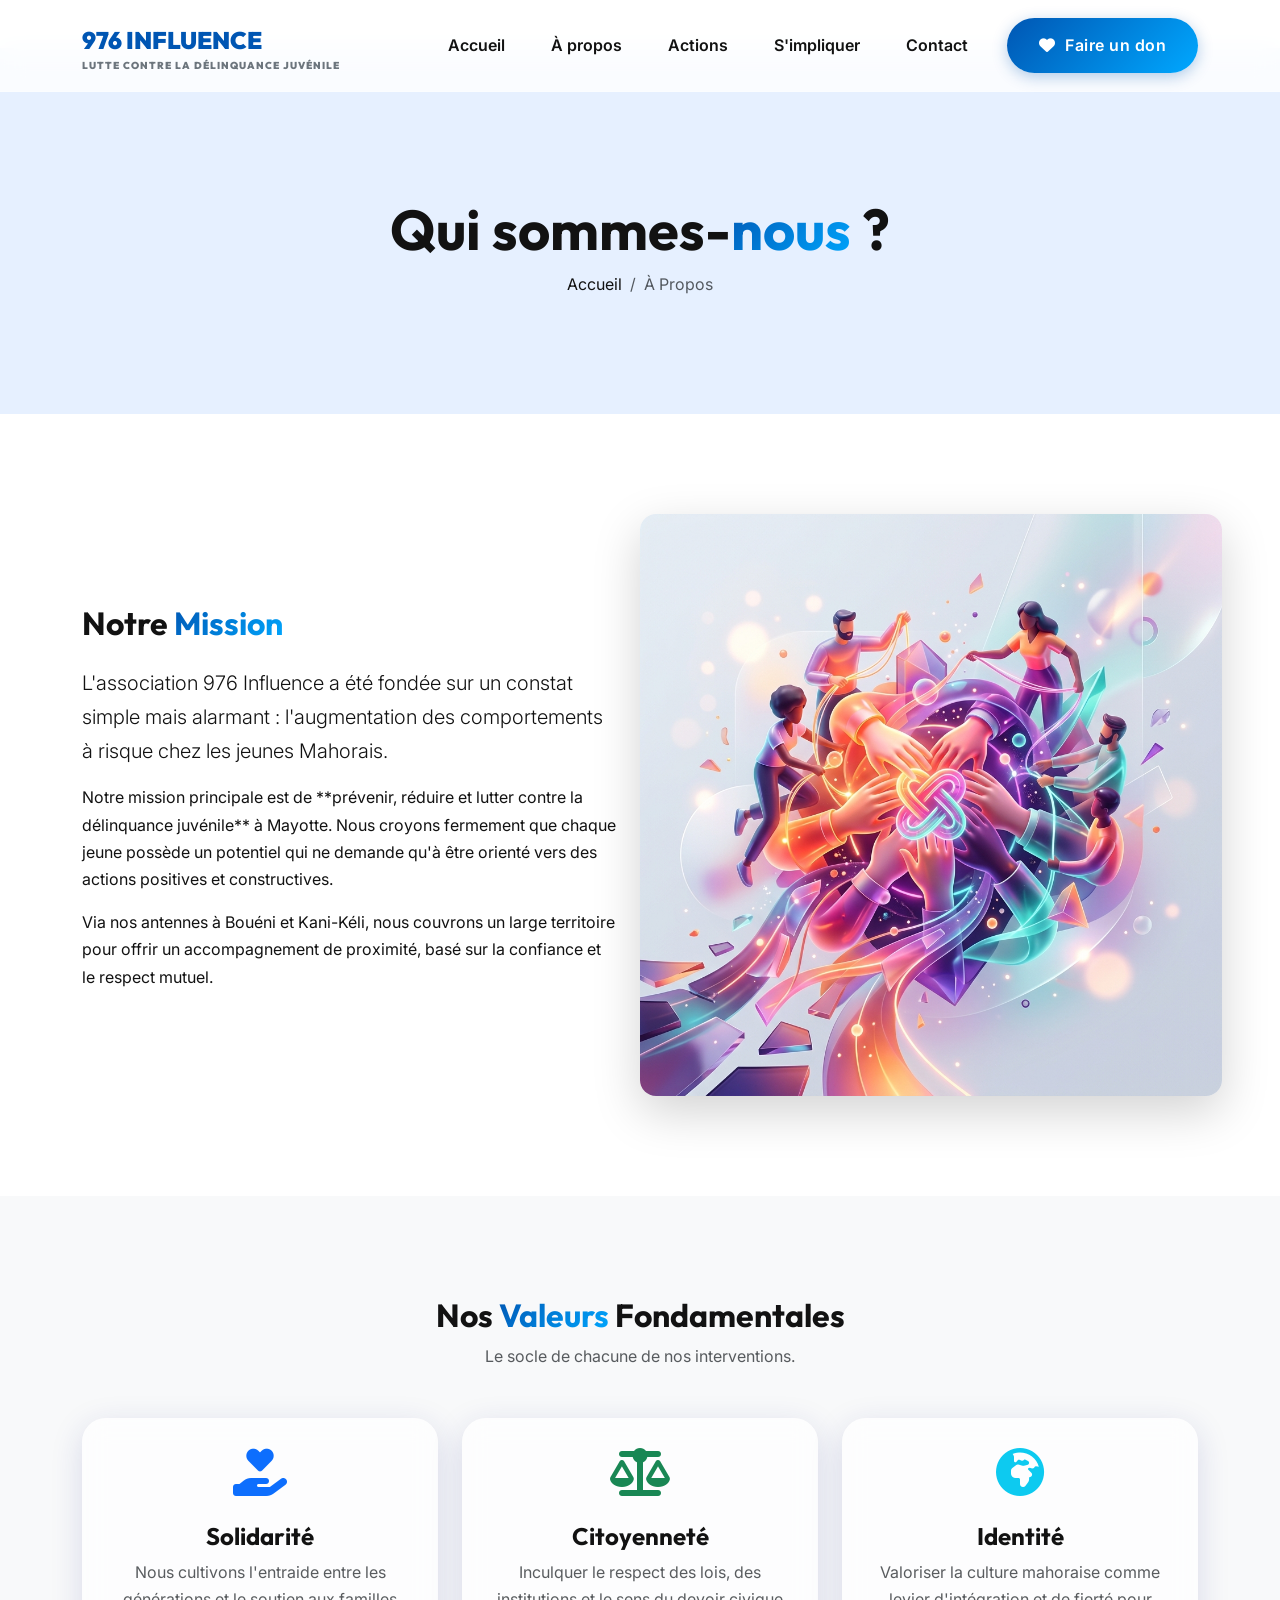
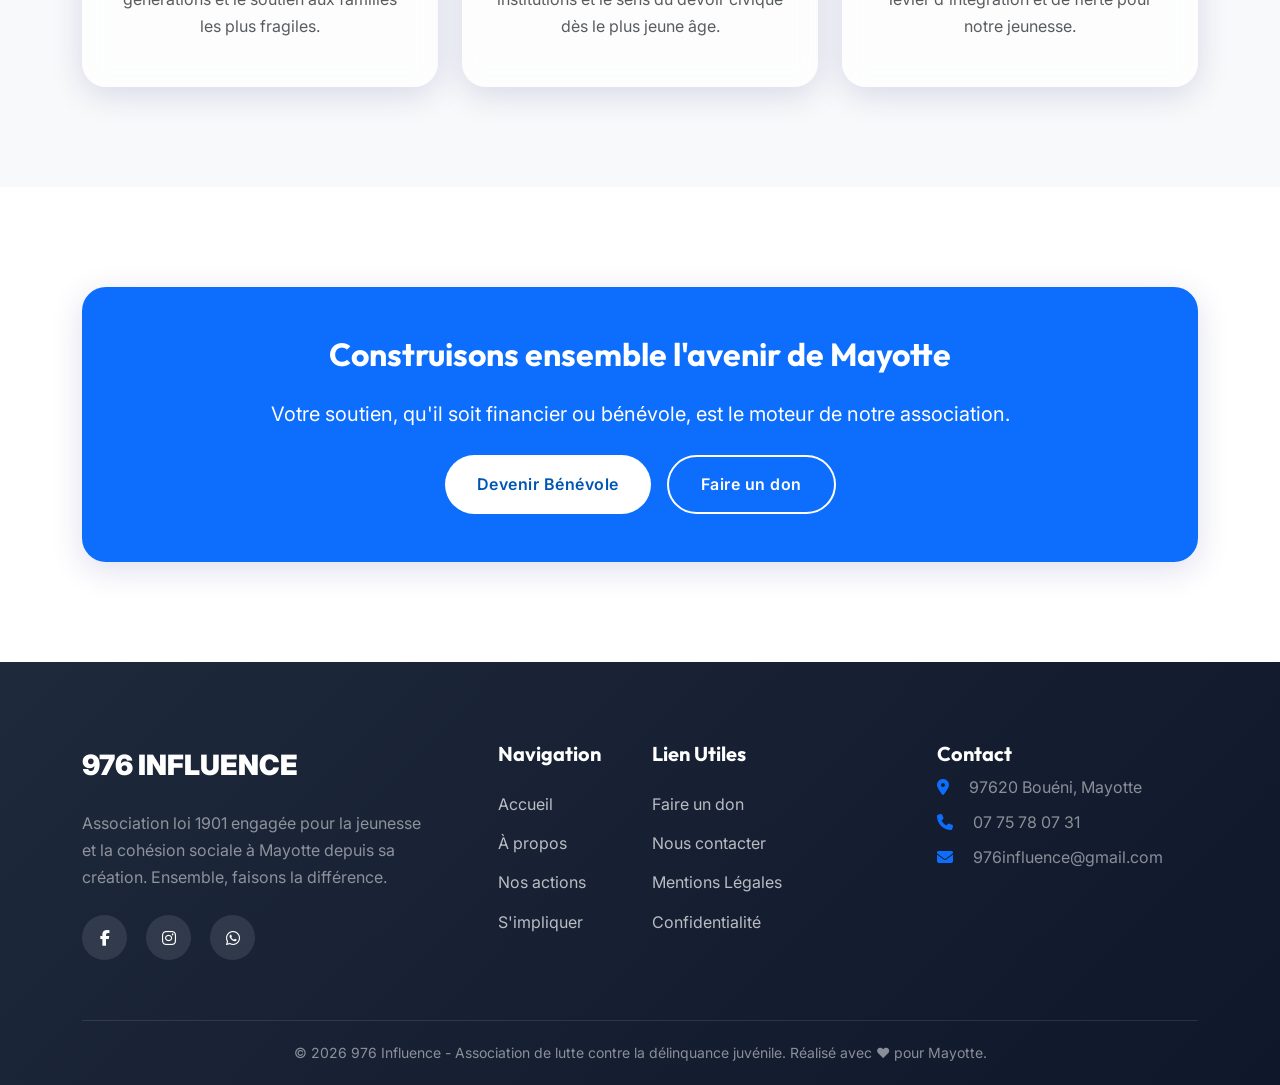
==== a-propos.html @ 4d734bdc "Ajout les autre pages" ====
<!DOCTYPE html>
<html lang="fr">
<head>
    <meta charset="UTF-8">
    <meta name="viewport" content="width=device-width, initial-scale=1.0">
    <title>À Propos - 976 Influence | Notre Histoire et nos Valeurs</title>
    <meta name="description" content="Découvrez l'origine de 976 Influence, notre mission à Mayotte et l'équipe qui œuvre pour la jeunesse Mahoraise.">
    
    <!-- Bootstrap 5 CSS -->
    <link href="https://cdn.jsdelivr.net/npm/bootstrap@5.3.0/dist/css/bootstrap.min.css" rel="stylesheet">
    <!-- Font Awesome -->
    <link rel="stylesheet" href="https://cdnjs.cloudflare.com/ajax/libs/font-awesome/6.4.0/css/all.min.css">
    <!-- Custom CSS -->
    <link rel="stylesheet" href="assets/css/style.css">
</head>
<body>

    <!-- Header Navigation -->
    <nav class="navbar navbar-expand-lg navbar-light navbar-custom glass-header">
        <div class="container">
            <a class="navbar-brand" href="index.html">
                <div class="brand-logo">
                    976 INFLUENCE
                    <span class="brand-sub">Lutte contre la délinquance juvénile</span>
                </div>
            </a>
            <button class="navbar-toggler border-0" type="button" data-bs-toggle="collapse" data-bs-target="#navbarNav">
                <span class="navbar-toggler-icon"></span>
            </button>
            <div class="collapse navbar-collapse" id="navbarNav">
                <ul class="navbar-nav ms-auto align-items-lg-center">
                    <li class="nav-item"><a class="nav-link" href="index.html">Accueil</a></li>
                    <li class="nav-item"><a class="nav-link active" href="a-propos.html">À propos</a></li>
                    <li class="nav-item"><a class="nav-link" href="actions.html">Actions</a></li>
                    <li class="nav-item"><a class="nav-link" href="s-impliquer.html">S'impliquer</a></li>
                    <li class="nav-item"><a class="nav-link" href="contact.html">Contact</a></li>
                    <li class="nav-item ms-lg-3">
                        <a href="don.html" class="btn-premium btn-premium-primary">
                            <i class="fa-solid fa-heart"></i> Faire un don
                        </a>
                    </li>
                </ul>
            </div>
        </div>
    </nav>

    <!-- Page Header -->
    <section class="section-padding bg-light-blue mt-5">
        <div class="container text-center pt-5">
            <h1 class="display-4 fw-bold reveal">Qui sommes-<span class="text-gradient">nous</span> ?</h1>
            <nav aria-label="breadcrumb">
                <ol class="breadcrumb justify-content-center">
                    <li class="breadcrumb-item"><a href="index.html">Accueil</a></li>
                    <li class="breadcrumb-item active" aria-current="page">À Propos</li>
                </ol>
            </nav>
        </div>
    </section>

    <!-- Mission & Vision -->
    <section class="section-padding">
        <div class="container">
            <div class="row g-5 align-items-center">
                <div class="col-lg-6 reveal">
                    <h2 class="mb-4 fw-bold">Notre <span class="text-gradient">Mission</span></h2>
                    <p class="lead">L'association 976 Influence a été fondée sur un constat simple mais alarmant : l'augmentation des comportements à risque chez les jeunes Mahorais.</p>
                    <p>Notre mission principale est de **prévenir, réduire et lutter contre la délinquance juvénile** à Mayotte. Nous croyons fermement que chaque jeune possède un potentiel qui ne demande qu'à être orienté vers des actions positives et constructives.</p>
                    <p>Via nos antennes à Bouéni et Kani-Kéli, nous couvrons un large territoire pour offrir un accompagnement de proximité, basé sur la confiance et le respect mutuel.</p>
                </div>
                <div class="col-lg-6 reveal shadow-lg rounded-4 p-0 overflow-hidden">
                    <img src="assets/images/community.png" alt="976 Influence Mission" class="img-fluid">
                </div>
            </div>
        </div>
    </section>

    <!-- Values Grid -->
    <section class="section-padding bg-light">
        <div class="container">
            <div class="text-center mb-5 reveal">
                <h2 class="fw-bold">Nos <span class="text-gradient">Valeurs</span> Fondamentales</h2>
                <p class="text-muted">Le socle de chacune de nos interventions.</p>
            </div>
            <div class="row g-4">
                <div class="col-md-4 reveal">
                    <div class="glass-card h-100 border-0 text-center">
                        <div class="mb-4 text-primary"><i class="fa-solid fa-hand-holding-heart fa-3x"></i></div>
                        <h4 class="fw-bold">Solidarité</h4>
                        <p class="text-muted">Nous cultivons l'entraide entre les générations et le soutien aux familles les plus fragiles.</p>
                    </div>
                </div>
                <div class="col-md-4 reveal">
                    <div class="glass-card h-100 border-0 text-center">
                        <div class="mb-4 text-success"><i class="fa-solid fa-scale-balanced fa-3x"></i></div>
                        <h4 class="fw-bold">Citoyenneté</h4>
                        <p class="text-muted">Inculquer le respect des lois, des institutions et le sens du devoir civique dès le plus jeune âge.</p>
                    </div>
                </div>
                <div class="col-md-4 reveal">
                    <div class="glass-card h-100 border-0 text-center">
                        <div class="mb-4 text-info"><i class="fa-solid fa-earth-africa fa-3x"></i></div>
                        <h4 class="fw-bold">Identité</h4>
                        <p class="text-muted">Valoriser la culture mahoraise comme levier d'intégration et de fierté pour notre jeunesse.</p>
                    </div>
                </div>
            </div>
        </div>
    </section>

    <!-- CTA Section -->
    <section class="section-padding text-center">
        <div class="container reveal">
            <div class="glass-card bg-primary text-white p-5 border-0">
                <h2 class="fw-bold mb-4">Construisons ensemble l'avenir de Mayotte</h2>
                <p class="mb-4 fs-5">Votre soutien, qu'il soit financier ou bénévole, est le moteur de notre association.</p>
                <div class="d-flex gap-3 justify-content-center flex-wrap">
                    <a href="s-impliquer.html" class="btn-premium btn-premium-white">Devenir Bénévole</a>
                    <a href="don.html" class="btn-premium btn-premium-outline " style="border-color: white; color: white;">Faire un don</a>
                </div>
            </div>
        </div>
    </section>

    <!-- Footer -->
    <footer class="footer-premium">
        <div class="container">
            <div class="row g-4">
                <div class="col-lg-4">
                    <a href="index.html" class="footer-logo text-white">976 INFLUENCE</a>
                    <p class="text-white-50">Association loi 1901 engagée pour la jeunesse et la cohésion sociale à Mayotte depuis sa création. Ensemble, faisons la différence.</p>
                    <div class="mt-4">
                        <a href="https://www.facebook.com/people/Asso-976influence/61571716615623/" class="social-circle text-white" target="_blank"><i class="fa-brands fa-facebook-f"></i></a>
                        <a href="#" class="social-circle text-white"><i class="fa-brands fa-instagram"></i></a>
                        <a href="#" class="social-circle text-white"><i class="fa-brands fa-whatsapp"></i></a>
                    </div>
                </div>
                <div class="col-lg-2 footer-links px-md-5">
                    <h5>Navigation</h5>
                    <ul class="p-0">
                        <li><a href="index.html">Accueil</a></li>
                        <li><a href="a-propos.html">À propos</a></li>
                        <li><a href="actions.html">Nos actions</a></li>
                        <li><a href="s-impliquer.html">S'impliquer</a></li>
                    </ul>
                </div>
                <div class="col-lg-3 footer-links">
                    <h5>Lien Utiles</h5>
                    <ul class="p-0">
                        <li><a href="don.html">Faire un don</a></li>
                        <li><a href="contact.html">Nous contacter</a></li>
                        <li><a href="mentions-legales.html">Mentions Légales</a></li>
                        <li><a href="politique-confidentialite.html">Confidentialité</a></li>
                    </ul>
                </div>
                <div class="col-lg-3">
                    <h5>Contact</h5>
                    <ul class="list-unstyled text-white-50">
                        <li class="mb-2"><i class="fa-solid fa-location-dot me-3 text-primary"></i> 97620 Bouéni, Mayotte</li>
                        <li class="mb-2"><i class="fa-solid fa-phone me-3 text-primary"></i> 07 75 78 07 31</li>
                        <li class="mb-2"><i class="fa-solid fa-envelope me-3 text-primary"></i> 976influence@gmail.com</li>
                    </ul>
                </div>
            </div>
            <div class="footer-bottom text-center">
                <p class="mb-0">&copy; 2026 976 Influence - Association de lutte contre la délinquance juvénile. Réalisé avec ❤️ pour Mayotte.</p>
            </div>
        </div>
    </footer>

    <!-- Scripts -->
    <script src="https://cdn.jsdelivr.net/npm/bootstrap@5.3.0/dist/js/bootstrap.bundle.min.js"></script>
    <script src="assets/js/main.js"></script>
</body>
</html>
---- assets/css/style.css ----
/* 
    976 INFLUENCE - Global Style
    Design System Inspired by Mayotte & Modern Glassmorphism
*/

@import url('https://fonts.googleapis.com/css2?family=Inter:wght@300;400;500;600;700&family=Outfit:wght@400;500;600;700;800;900&display=swap');

:root {
    /* Primary Palette (Mayotte/France Inspired) */
    --color-blue: #0056b3;
    --color-blue-dark: #003d80;
    --color-blue-light: #e6f0ff;
    --color-red: #dc3545;
    --color-green: #28a745;
    --color-white: #ffffff;
    --color-dark: #121212;
    --color-gray: #6c757d;
    --color-gray-light: #f8f9fa;

    /* Semantic Gradients */
    --gradient-primary: linear-gradient(135deg, var(--color-blue), #00a8ff);
    --gradient-glass: linear-gradient(135deg, rgba(255, 255, 255, 0.4), rgba(255, 255, 255, 0.1));
    --gradient-dark: linear-gradient(135deg, #1e293b, #0f172a);
    
    /* Typography */
    --font-heading: 'Outfit', sans-serif;
    --font-body: 'Inter', sans-serif;

    /* Effects */
    --glass-blur: blur(12px);
    --glass-border: 1px solid rgba(255, 255, 255, 0.2);
    --shadow-premium: 0 10px 30px rgba(0, 0, 0, 0.08);
    --shadow-glass: 0 8px 32px 0 rgba(31, 38, 135, 0.15);
    --transition: all 0.4s cubic-bezier(0.165, 0.84, 0.44, 1);
}

/* Base Styles */
* {
    margin: 0;
    padding: 0;
    box-sizing: border-box;
}

html {
    scroll-behavior: smooth;
    overflow-x: hidden;
}

body {
    font-family: var(--font-body);
    color: var(--color-dark);
    background-color: var(--color-white);
    line-height: 1.7;
    overflow-x: hidden;
}

h1, h2, h3, h4, h5, h6 {
    font-family: var(--font-heading);
    font-weight: 700;
    line-height: 1.2;
}

a {
    text-decoration: none;
    color: inherit;
    transition: var(--transition);
}

ul {
    list-style: none;
}

img {
    max-width: 100%;
    height: auto;
}

/* --- Layout Components --- */

.section-padding {
    padding: 100px 0;
}

.bg-light-blue {
    background-color: var(--color-blue-light);
}

.text-gradient {
    background: var(--gradient-primary);
    -webkit-background-clip: text;
    -webkit-text-fill-color: transparent;
}

/* --- Premium Buttons --- */

.btn-premium {
    padding: 14px 32px;
    border-radius: 50px;
    font-weight: 600;
    letter-spacing: 0.5px;
    transition: var(--transition);
    border: none;
    display: inline-flex;
    align-items: center;
    gap: 10px;
    position: relative;
    overflow: hidden;
    z-index: 1;
}

.btn-premium-primary {
    background: var(--gradient-primary);
    color: white;
    box-shadow: 0 4px 15px rgba(0, 86, 179, 0.3);
}

.btn-premium-primary:hover {
    transform: translateY(-3px);
    box-shadow: 0 8px 25px rgba(0, 86, 179, 0.4);
    color: white;
}

.btn-premium-outline {
    background: transparent;
    border: 2px solid var(--color-blue);
    color: var(--color-blue);
}

.btn-premium-outline:hover {
    background: var(--color-blue);
    color: white;
}

.btn-premium-white {
    background: white;
    color: var(--color-blue);
}

/* --- Glassmorphism --- */

.glass-card {
    background: rgba(255, 255, 255, 0.7);
    backdrop-filter: var(--glass-blur);
    -webkit-backdrop-filter: var(--glass-blur);
    border: var(--glass-border);
    border-radius: 24px;
    box-shadow: var(--shadow-glass);
    padding: 30px;
}

.glass-header {
    background: rgba(255, 255, 255, 0.8);
    backdrop-filter: var(--glass-blur);
    -webkit-backdrop-filter: var(--glass-blur);
    border-bottom: var(--glass-border);
}

/* --- Navigation --- */

.navbar-custom {
    padding: 15px 0;
    position: fixed;
    top: 0;
    width: 100%;
    z-index: 1000;
    transition: var(--transition);
}

.navbar-custom.scrolled {
    padding: 10px 0;
    background: rgba(255, 255, 255, 0.95);
    box-shadow: 0 5px 20px rgba(0,0,0,0.05);
}

.navbar-brand .brand-logo {
    font-family: var(--font-heading);
    font-weight: 900;
    font-size: 24px;
    color: var(--color-blue);
    display: flex;
    flex-direction: column;
}

.brand-logo .brand-sub {
    font-size: 10px;
    letter-spacing: 1px;
    text-transform: uppercase;
    color: var(--color-gray);
    line-height: 1;
}

.nav-link {
    font-weight: 600;
    margin: 0 15px;
    position: relative;
    color: var(--color-dark) !important;
}

.nav-link::after {
    content: '';
    position: absolute;
    bottom: -5px;
    left: 0;
    width: 0;
    height: 3px;
    background: var(--color-red);
    transition: var(--transition);
    border-radius: 50px;
}

.nav-link:hover::after {
    width: 100%;
}

/* --- Hero Section --- */

.hero-section {
    position: relative;
    padding: 180px 0 120px;
    overflow: hidden;
    min-height: 90vh;
    display: flex;
    align-items: center;
}

.hero-bg-image {
    position: absolute;
    top: 0;
    left: 0;
    width: 100%;
    height: 100%;
    object-fit: cover;
    z-index: -2;
}

.hero-overlay {
    position: absolute;
    top: 0;
    left: 0;
    width: 100%;
    height: 100%;
    background: linear-gradient(90deg, rgba(255,255,255,0.95) 0%, rgba(255,255,255,0.8) 50%, rgba(255,255,255,0) 100%);
    z-index: -1;
}

.hero-title {
    font-size: 64px;
    font-weight: 900;
    margin-bottom: 24px;
    color: var(--color-blue);
}

.hero-subtitle {
    font-size: 20px;
    color: var(--color-gray);
    margin-bottom: 40px;
    max-width: 600px;
}

/* --- Footer --- */

.footer-premium {
    background: var(--gradient-dark);
    color: white;
    padding: 80px 0 20px;
}

.footer-logo {
    font-size: 28px;
    font-weight: 900;
    margin-bottom: 20px;
    display: block;
}

.footer-links h5 {
    font-weight: 700;
    margin-bottom: 25px;
    color: var(--color-white);
}

.footer-links ul li {
    margin-bottom: 12px;
}

.footer-links ul li a {
    color: rgba(255, 255, 255, 0.7);
}

.footer-links ul li a:hover {
    color: white;
    padding-left: 5px;
}

.social-circle {
    width: 45px;
    height: 45px;
    background: rgba(255,255,255,0.1);
    border-radius: 50%;
    display: inline-flex;
    align-items: center;
    justify-content: center;
    margin-right: 15px;
    transition: var(--transition);
}

.social-circle:hover {
    background: var(--color-blue);
    transform: translateY(-5px);
}

.footer-bottom {
    border-top: 1px solid rgba(255,255,255,0.1);
    margin-top: 60px;
    padding-top: 20px;
    font-size: 14px;
    color: rgba(255,255,255,0.5);
}

/* --- Cards & Features --- */

.action-card {
    transition: var(--transition);
    border-radius: 16px;
    overflow: hidden;
    height: 100%;
}

.action-card:hover {
    transform: translateY(-10px);
}

.card-img-wrapper {
    overflow: hidden;
    height: 250px;
}

.card-img-wrapper img {
    width: 100%;
    height: 100%;
    object-fit: cover;
    transition: var(--transition);
}

.action-card:hover .card-img-wrapper img {
    transform: scale(1.1);
}

/* --- Animations --- */

.reveal {
    opacity: 0;
    transform: translateY(30px);
    transition: 1s all ease;
}

.reveal.active {
    opacity: 1;
    transform: translateY(0);
}

/* --- Responsive --- */

@media (max-width: 991px) {
    .hero-title {
        font-size: 48px;
    }
    .navbar-collapse {
        background: white;
        padding: 20px;
        border-radius: 12px;
        margin-top: 15px;
        box-shadow: 0 10px 30px rgba(0,0,0,0.1);
    }
}

@media (max-width: 767px) {
    .hero-title {
        font-size: 38px;
    }
    .section-padding {
        padding: 60px 0;
    }
}
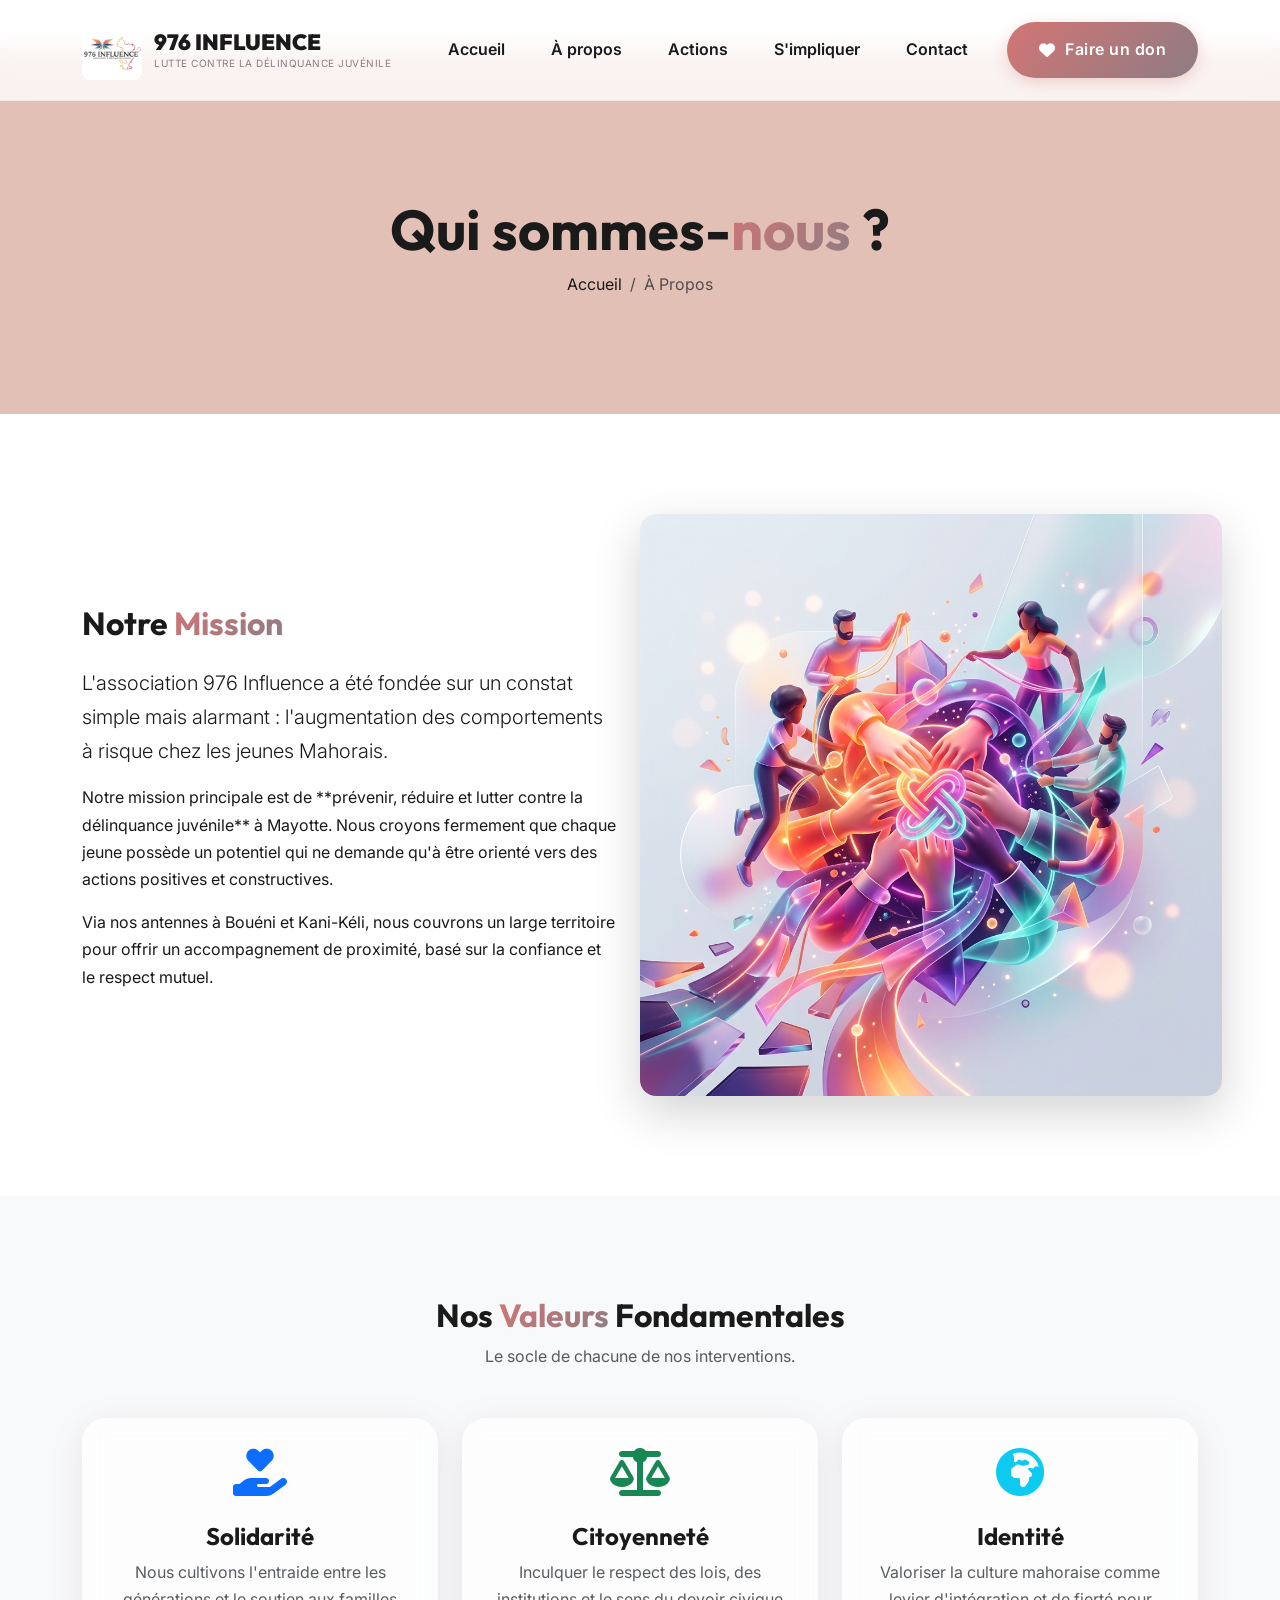
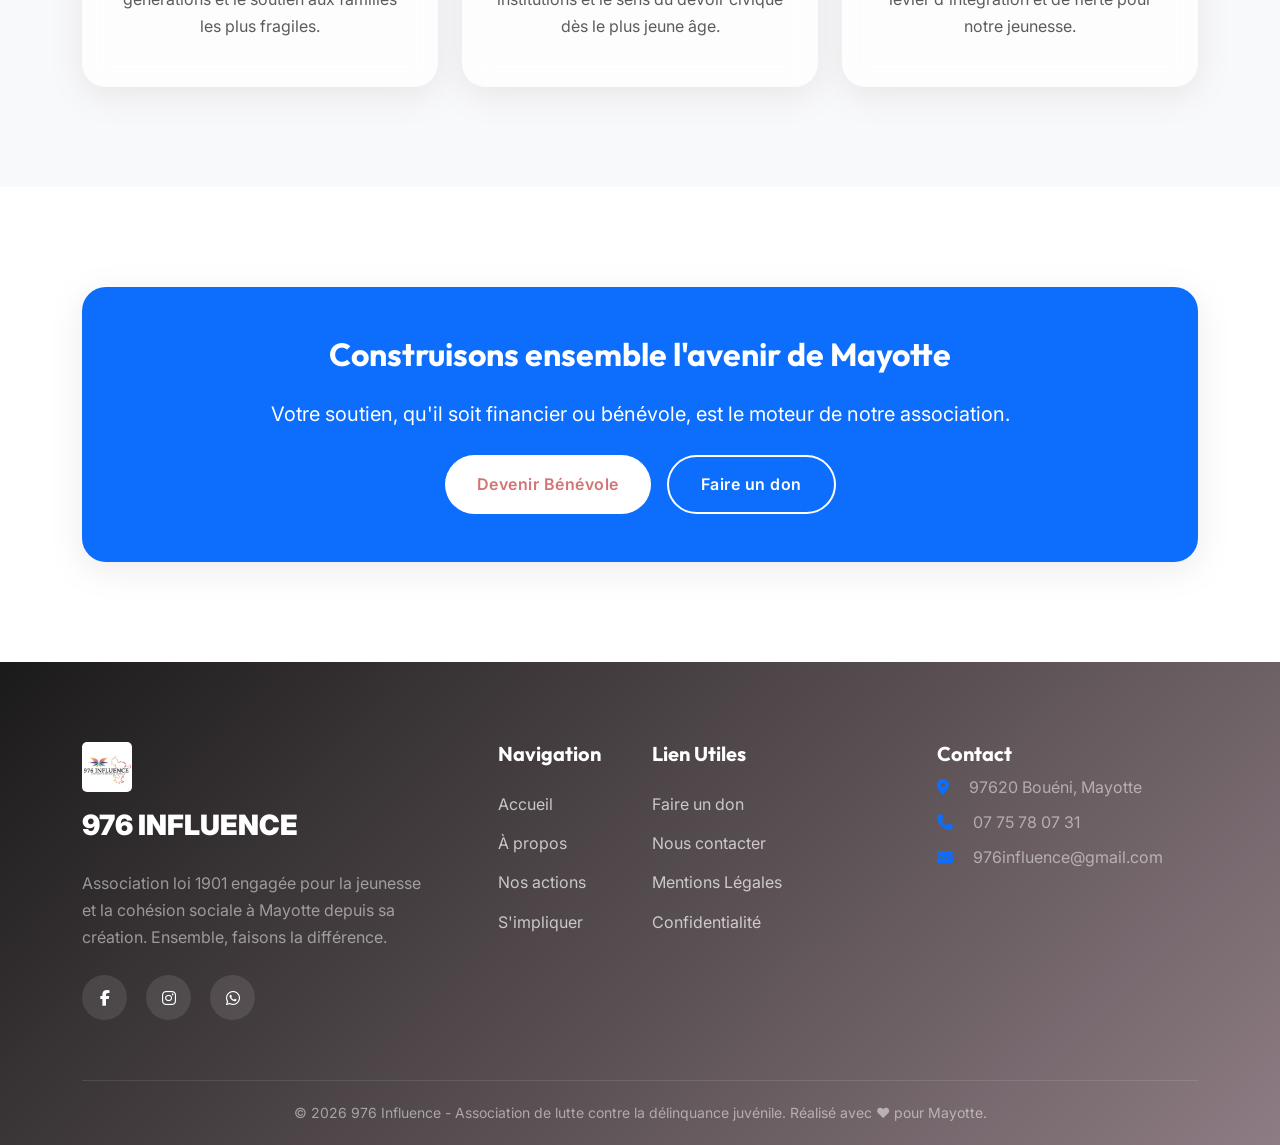
==== commit c3fa2197: "Ajout : logo + nouvelle palette" ====
--- a/a-propos.html
+++ b/a-propos.html
@@ -20,8 +20,11 @@
         <div class="container">
             <a class="navbar-brand" href="index.html">
                 <div class="brand-logo">
-                    976 INFLUENCE
-                    <span class="brand-sub">Lutte contre la délinquance juvénile</span>
+                    <img src="assets/images/logo_mayotte_influence_.jpeg" alt="976 Influence Logo">
+                    <div class="brand-text-wrapper">
+                        <span class="brand-name">976 INFLUENCE</span>
+                        <span class="brand-sub">Lutte contre la délinquance juvénile</span>
+                    </div>
                 </div>
             </a>
             <button class="navbar-toggler border-0" type="button" data-bs-toggle="collapse" data-bs-target="#navbarNav">
@@ -35,7 +38,7 @@
                     <li class="nav-item"><a class="nav-link" href="s-impliquer.html">S'impliquer</a></li>
                     <li class="nav-item"><a class="nav-link" href="contact.html">Contact</a></li>
                     <li class="nav-item ms-lg-3">
-                        <a href="don.html" class="btn-premium btn-premium-primary">
+                        <a href="https://www.helloasso.com/associations/976-influence/adhesions/adhesion-2026" class="btn-premium btn-premium-primary">
                             <i class="fa-solid fa-heart"></i> Faire un don
                         </a>
                     </li>
@@ -115,7 +118,7 @@
                 <p class="mb-4 fs-5">Votre soutien, qu'il soit financier ou bénévole, est le moteur de notre association.</p>
                 <div class="d-flex gap-3 justify-content-center flex-wrap">
                     <a href="s-impliquer.html" class="btn-premium btn-premium-white">Devenir Bénévole</a>
-                    <a href="don.html" class="btn-premium btn-premium-outline " style="border-color: white; color: white;">Faire un don</a>
+                    <a href="https://www.helloasso.com/associations/976-influence/adhesions/adhesion-2026" class="btn-premium btn-premium-outline " style="border-color: white; color: white;">Faire un don</a>
                 </div>
             </div>
         </div>
@@ -126,7 +129,10 @@
         <div class="container">
             <div class="row g-4">
                 <div class="col-lg-4">
-                    <a href="index.html" class="footer-logo text-white">976 INFLUENCE</a>
+                    <a href="index.html" class="footer-logo text-white">
+                        <img src="assets/images/logo_mayotte_influence_.jpeg" alt="976 Influence Logo" style="height: 50px; width: auto; margin-bottom: 10px; border-radius: 5px;">
+                        <br>976 INFLUENCE
+                    </a>
                     <p class="text-white-50">Association loi 1901 engagée pour la jeunesse et la cohésion sociale à Mayotte depuis sa création. Ensemble, faisons la différence.</p>
                     <div class="mt-4">
                         <a href="https://www.facebook.com/people/Asso-976influence/61571716615623/" class="social-circle text-white" target="_blank"><i class="fa-brands fa-facebook-f"></i></a>
@@ -146,7 +152,7 @@
                 <div class="col-lg-3 footer-links">
                     <h5>Lien Utiles</h5>
                     <ul class="p-0">
-                        <li><a href="don.html">Faire un don</a></li>
+                        <li><a href="https://www.helloasso.com/associations/976-influence/adhesions/adhesion-2026">Faire un don</a></li>
                         <li><a href="contact.html">Nous contacter</a></li>
                         <li><a href="mentions-legales.html">Mentions Légales</a></li>
                         <li><a href="politique-confidentialite.html">Confidentialité</a></li>
--- a/assets/css/style.css
+++ b/assets/css/style.css
@@ -6,21 +6,26 @@
 @import url('https://fonts.googleapis.com/css2?family=Inter:wght@300;400;500;600;700&family=Outfit:wght@400;500;600;700;800;900&display=swap');
 
 :root {
-    /* Primary Palette (Mayotte/France Inspired) */
-    --color-blue: #0056b3;
-    --color-blue-dark: #003d80;
-    --color-blue-light: #e6f0ff;
-    --color-red: #dc3545;
-    --color-green: #28a745;
+    /* New Color Palette */
+    --almond-silk: #E2C0B6;
+    --carbon-black: #1B1A1A;
+    --dusty-rose: #D37574;
+    --silver: #BCB9BB;
+    --rosy-granite: #8D7C83;
+
+    /* Primary Mappings */
+    --color-primary: var(--dusty-rose);
+    --color-secondary: var(--rosy-granite);
+    --color-accent: var(--almond-silk);
+    --color-dark: var(--carbon-black);
+    --color-light: var(--silver);
     --color-white: #ffffff;
-    --color-dark: #121212;
-    --color-gray: #6c757d;
-    --color-gray-light: #f8f9fa;
-
+    
     /* Semantic Gradients */
-    --gradient-primary: linear-gradient(135deg, var(--color-blue), #00a8ff);
-    --gradient-glass: linear-gradient(135deg, rgba(255, 255, 255, 0.4), rgba(255, 255, 255, 0.1));
-    --gradient-dark: linear-gradient(135deg, #1e293b, #0f172a);
+    --gradient-primary: linear-gradient(135deg, var(--dusty-rose), var(--rosy-granite));
+    --gradient-glass: linear-gradient(135deg, rgba(226, 192, 182, 0.4), rgba(255, 255, 255, 0.1));
+    --gradient-dark: linear-gradient(135deg, var(--carbon-black), var(--rosy-granite));
+    --gradient-premium: linear-gradient(45deg, #E2C0B6, #1B1A1A, #D37574, #BCB9BB, #8D7C83);
     
     /* Typography */
     --font-heading: 'Outfit', sans-serif;
@@ -28,9 +33,9 @@
 
     /* Effects */
     --glass-blur: blur(12px);
-    --glass-border: 1px solid rgba(255, 255, 255, 0.2);
-    --shadow-premium: 0 10px 30px rgba(0, 0, 0, 0.08);
-    --shadow-glass: 0 8px 32px 0 rgba(31, 38, 135, 0.15);
+    --glass-border: 1px solid rgba(226, 192, 182, 0.2);
+    --shadow-premium: 0 10px 30px rgba(27, 26, 26, 0.08);
+    --shadow-glass: 0 8px 32px 0 rgba(141, 124, 131, 0.15);
     --transition: all 0.4s cubic-bezier(0.165, 0.84, 0.44, 1);
 }
 
@@ -82,7 +87,7 @@
 }
 
 .bg-light-blue {
-    background-color: var(--color-blue-light);
+    background-color: var(--almond-silk);
 }
 
 .text-gradient {
@@ -111,29 +116,29 @@
 .btn-premium-primary {
     background: var(--gradient-primary);
     color: white;
-    box-shadow: 0 4px 15px rgba(0, 86, 179, 0.3);
+    box-shadow: 0 4px 15px rgba(211, 117, 116, 0.3);
 }
 
 .btn-premium-primary:hover {
     transform: translateY(-3px);
-    box-shadow: 0 8px 25px rgba(0, 86, 179, 0.4);
+    box-shadow: 0 8px 25px rgba(211, 117, 116, 0.4);
     color: white;
 }
 
 .btn-premium-outline {
     background: transparent;
-    border: 2px solid var(--color-blue);
-    color: var(--color-blue);
+    border: 2px solid var(--color-primary);
+    color: var(--color-primary);
 }
 
 .btn-premium-outline:hover {
-    background: var(--color-blue);
+    background: var(--color-primary);
     color: white;
 }
 
 .btn-premium-white {
     background: white;
-    color: var(--color-blue);
+    color: var(--color-primary);
 }
 
 /* --- Glassmorphism --- */
@@ -172,21 +177,38 @@
     box-shadow: 0 5px 20px rgba(0,0,0,0.05);
 }
 
-.navbar-brand .brand-logo {
+.navbar-brand img {
+    height: 60px;
+    width: auto;
+    border-radius: 8px;
+}
+
+.brand-logo {
+    display: flex;
+    align-items: center;
+    gap: 12px;
+}
+
+.brand-text-wrapper {
+    display: flex;
+    flex-direction: column;
+}
+
+.brand-name {
     font-family: var(--font-heading);
     font-weight: 900;
-    font-size: 24px;
-    color: var(--color-blue);
-    display: flex;
-    flex-direction: column;
-}
-
-.brand-logo .brand-sub {
+    font-size: 22px;
+    color: var(--color-dark);
+    line-height: 1;
+}
+
+.brand-sub {
     font-size: 10px;
-    letter-spacing: 1px;
+    letter-spacing: 0.5px;
     text-transform: uppercase;
-    color: var(--color-gray);
-    line-height: 1;
+    color: var(--color-secondary);
+    line-height: 1.2;
+    margin-top: 4px;
 }
 
 .nav-link {
@@ -203,7 +225,7 @@
     left: 0;
     width: 0;
     height: 3px;
-    background: var(--color-red);
+    background: var(--color-primary);
     transition: var(--transition);
     border-radius: 50px;
 }
@@ -247,12 +269,12 @@
     font-size: 64px;
     font-weight: 900;
     margin-bottom: 24px;
-    color: var(--color-blue);
+    color: var(--color-dark);
 }
 
 .hero-subtitle {
     font-size: 20px;
-    color: var(--color-gray);
+    color: var(--color-secondary);
     margin-bottom: 40px;
     max-width: 600px;
 }
@@ -304,7 +326,7 @@
 }
 
 .social-circle:hover {
-    background: var(--color-blue);
+    background: var(--color-primary);
     transform: translateY(-5px);
 }
 
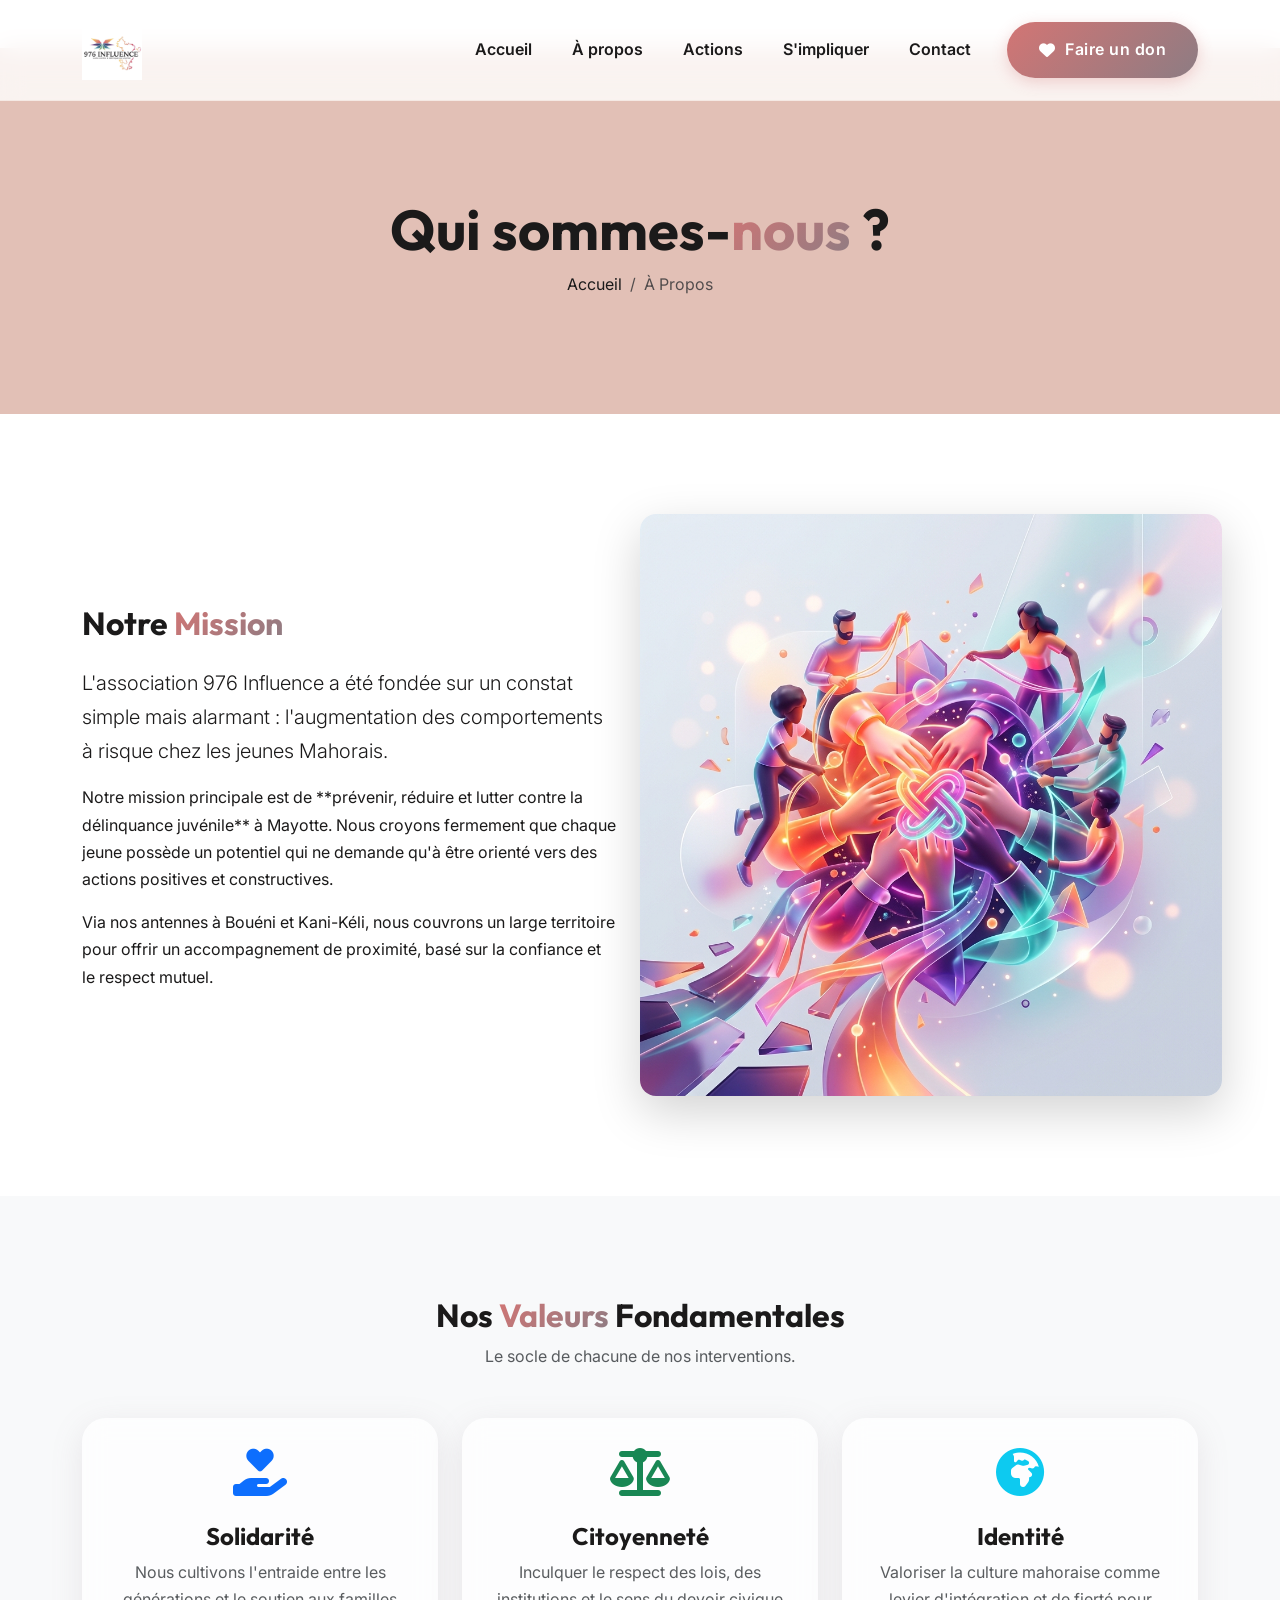
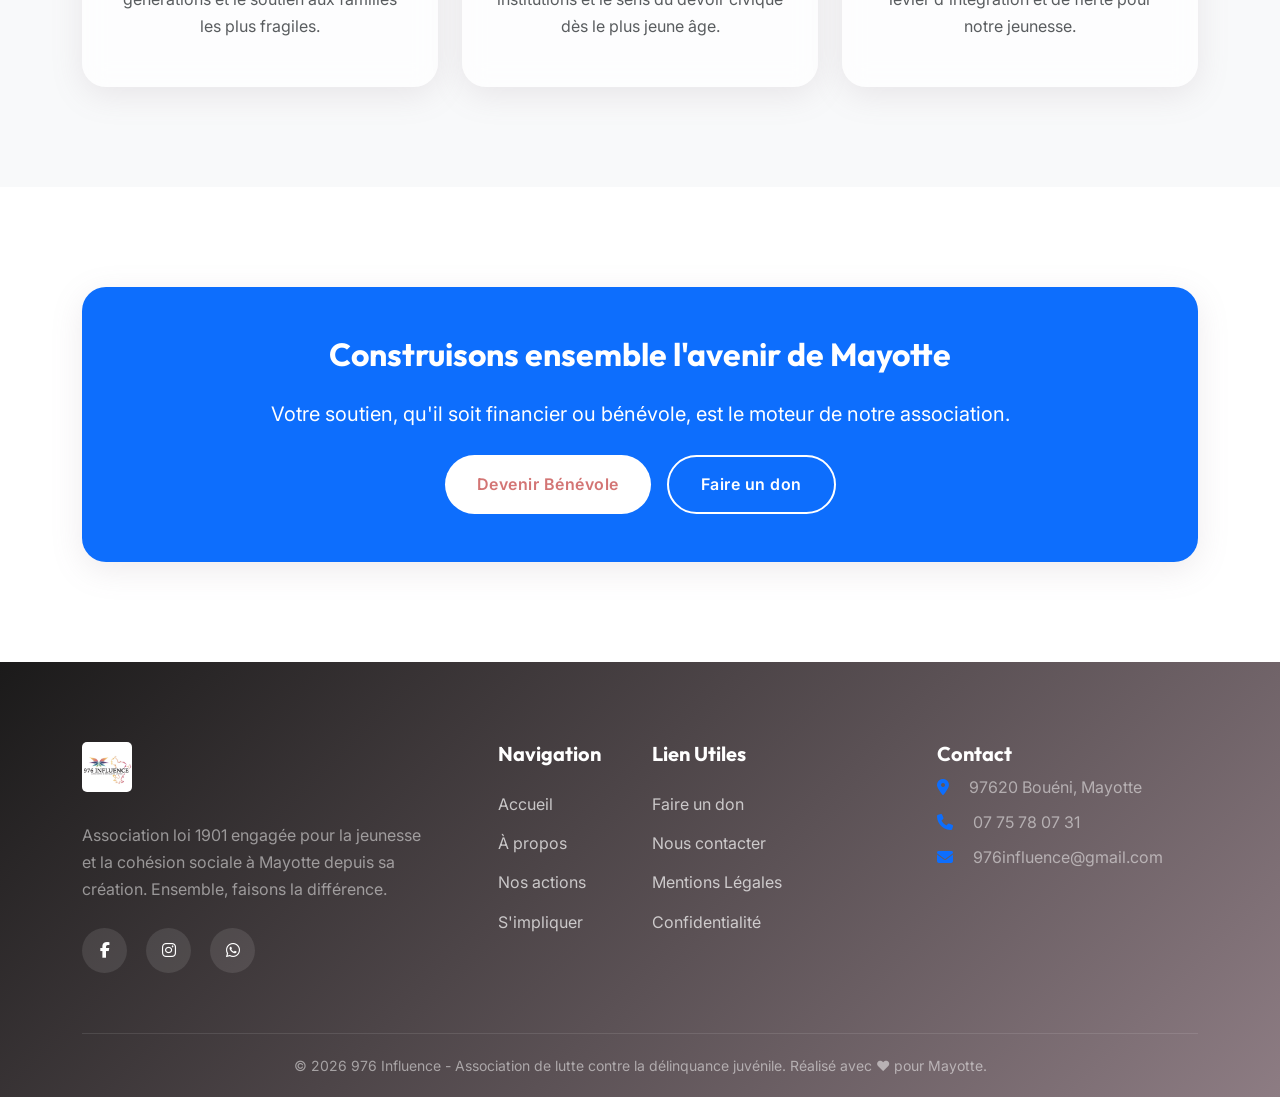
==== commit 93b67964: "Fix : nouveau image" ====
--- a/a-propos.html
+++ b/a-propos.html
@@ -21,10 +21,6 @@
             <a class="navbar-brand" href="index.html">
                 <div class="brand-logo">
                     <img src="assets/images/logo_mayotte_influence_.jpeg" alt="976 Influence Logo">
-                    <div class="brand-text-wrapper">
-                        <span class="brand-name">976 INFLUENCE</span>
-                        <span class="brand-sub">Lutte contre la délinquance juvénile</span>
-                    </div>
                 </div>
             </a>
             <button class="navbar-toggler border-0" type="button" data-bs-toggle="collapse" data-bs-target="#navbarNav">
@@ -131,7 +127,6 @@
                 <div class="col-lg-4">
                     <a href="index.html" class="footer-logo text-white">
                         <img src="assets/images/logo_mayotte_influence_.jpeg" alt="976 Influence Logo" style="height: 50px; width: auto; margin-bottom: 10px; border-radius: 5px;">
-                        <br>976 INFLUENCE
                     </a>
                     <p class="text-white-50">Association loi 1901 engagée pour la jeunesse et la cohésion sociale à Mayotte depuis sa création. Ensemble, faisons la différence.</p>
                     <div class="mt-4">
--- a/assets/css/style.css
+++ b/assets/css/style.css
@@ -111,11 +111,12 @@
     position: relative;
     overflow: hidden;
     z-index: 1;
+    white-space: nowrap;
 }
 
 .btn-premium-primary {
-    background: var(--gradient-primary);
-    color: white;
+    background: var(--gradient-primary) !important;
+    color: white !important;
     box-shadow: 0 4px 15px rgba(211, 117, 116, 0.3);
 }
 
@@ -178,44 +179,37 @@
 }
 
 .navbar-brand img {
-    height: 60px;
-    width: auto;
-    border-radius: 8px;
+    height: 60px !important;
+    width: auto !important;
+    max-height: 60px;
+    display: block;
+    object-fit: contain;
 }
 
 .brand-logo {
     display: flex;
     align-items: center;
-    gap: 12px;
+    flex-shrink: 0;
 }
 
 .brand-text-wrapper {
-    display: flex;
-    flex-direction: column;
-}
-
-.brand-name {
-    font-family: var(--font-heading);
-    font-weight: 900;
-    font-size: 22px;
-    color: var(--color-dark);
-    line-height: 1;
-}
-
-.brand-sub {
-    font-size: 10px;
-    letter-spacing: 0.5px;
-    text-transform: uppercase;
-    color: var(--color-secondary);
-    line-height: 1.2;
-    margin-top: 4px;
+    display: none; /* Hide extra text if logo already has it */
+}
+
+@media (min-width: 1200px) {
+    .brand-text-wrapper {
+        display: flex;
+        flex-direction: column;
+        margin-left: 12px;
+    }
 }
 
 .nav-link {
     font-weight: 600;
-    margin: 0 15px;
+    margin: 0 12px;
     position: relative;
     color: var(--color-dark) !important;
+    white-space: nowrap;
 }
 
 .nav-link::after {
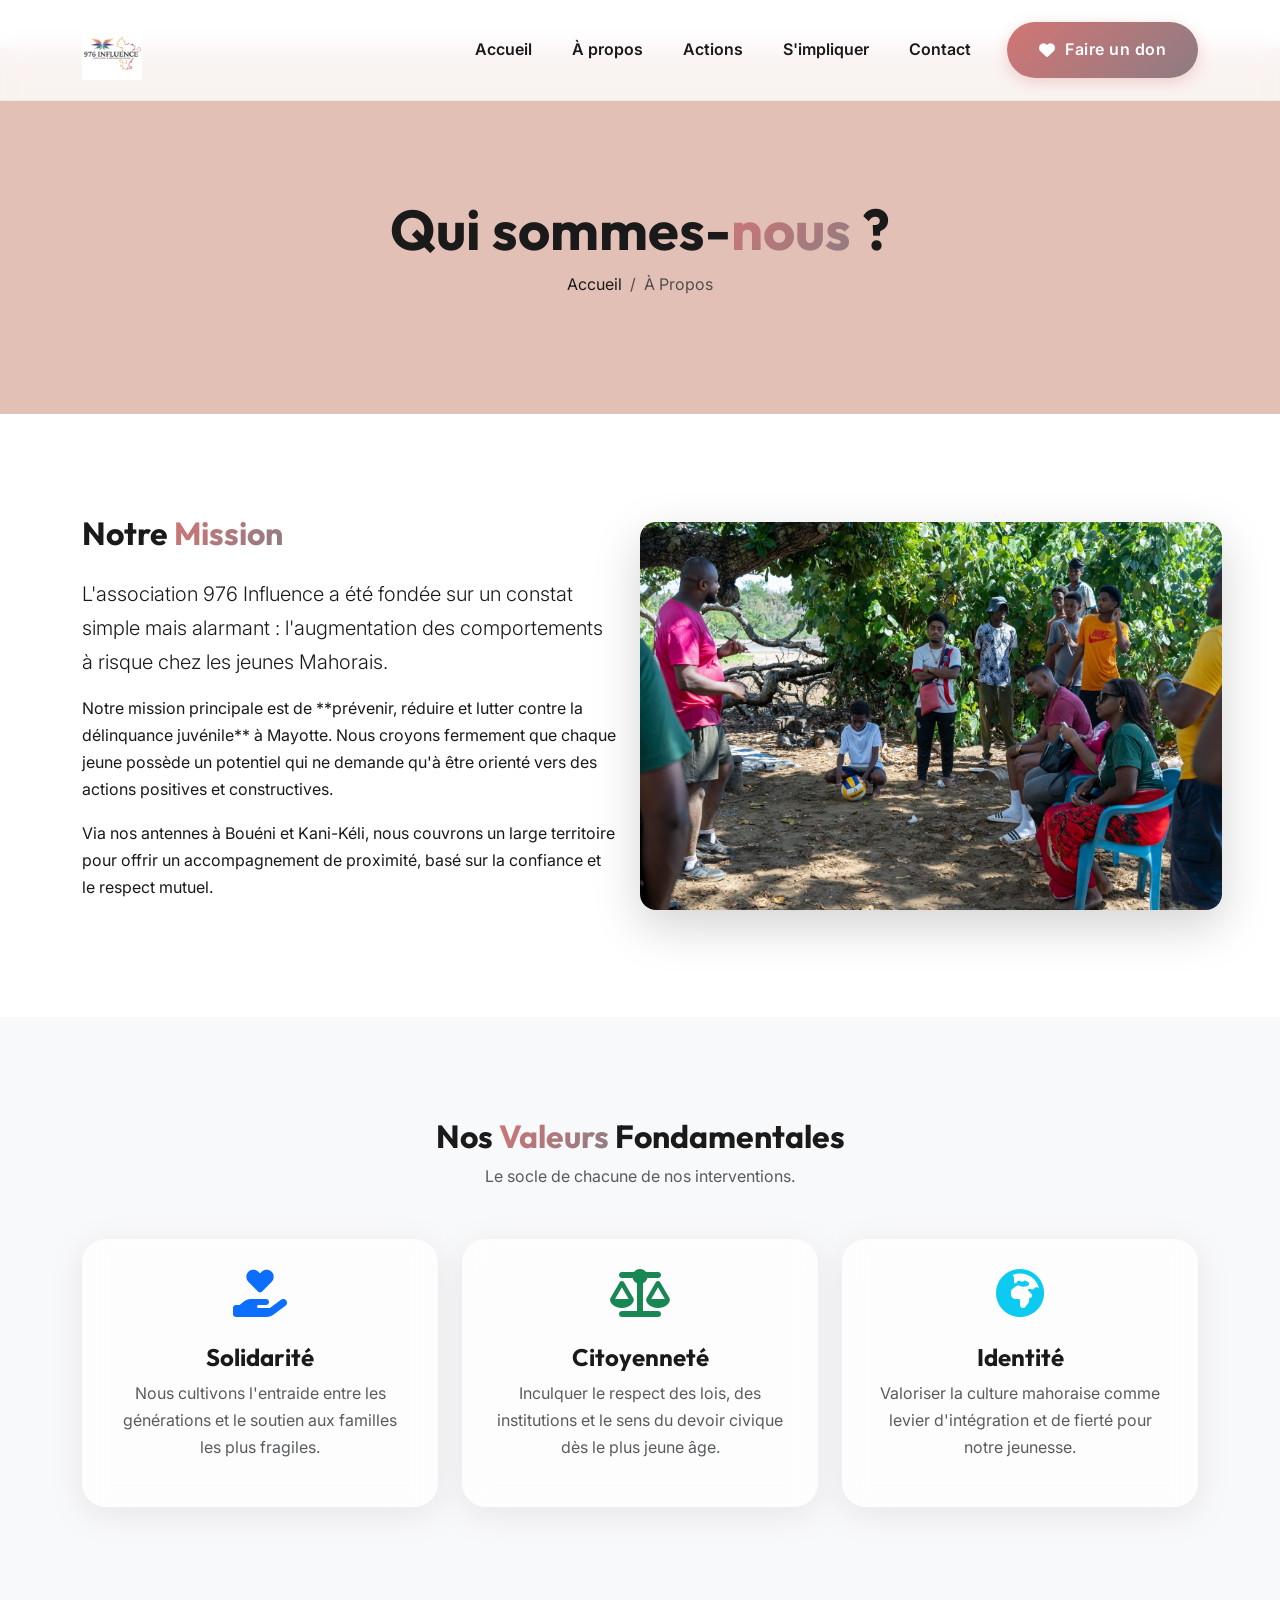
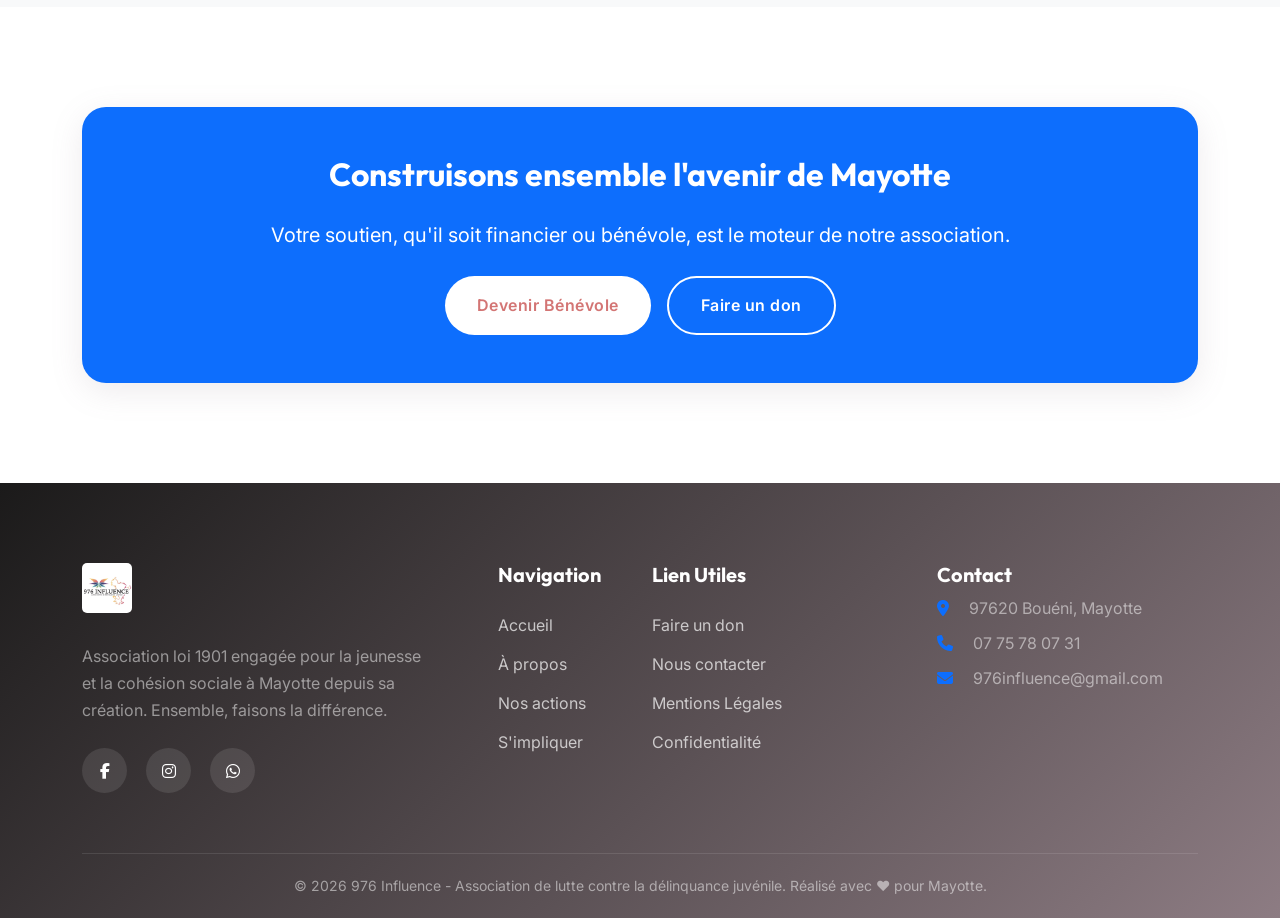
==== commit b052cd70: "🍱♻️ ajout des nouvelles images" ====
--- a/a-propos.html
+++ b/a-propos.html
@@ -67,7 +67,7 @@
                     <p>Via nos antennes à Bouéni et Kani-Kéli, nous couvrons un large territoire pour offrir un accompagnement de proximité, basé sur la confiance et le respect mutuel.</p>
                 </div>
                 <div class="col-lg-6 reveal shadow-lg rounded-4 p-0 overflow-hidden">
-                    <img src="assets/images/community.png" alt="976 Influence Mission" class="img-fluid">
+                    <img src="assets/images/photo_d_echange.jpeg" alt="976 Influence Mission" class="img-fluid">
                 </div>
             </div>
         </div>
